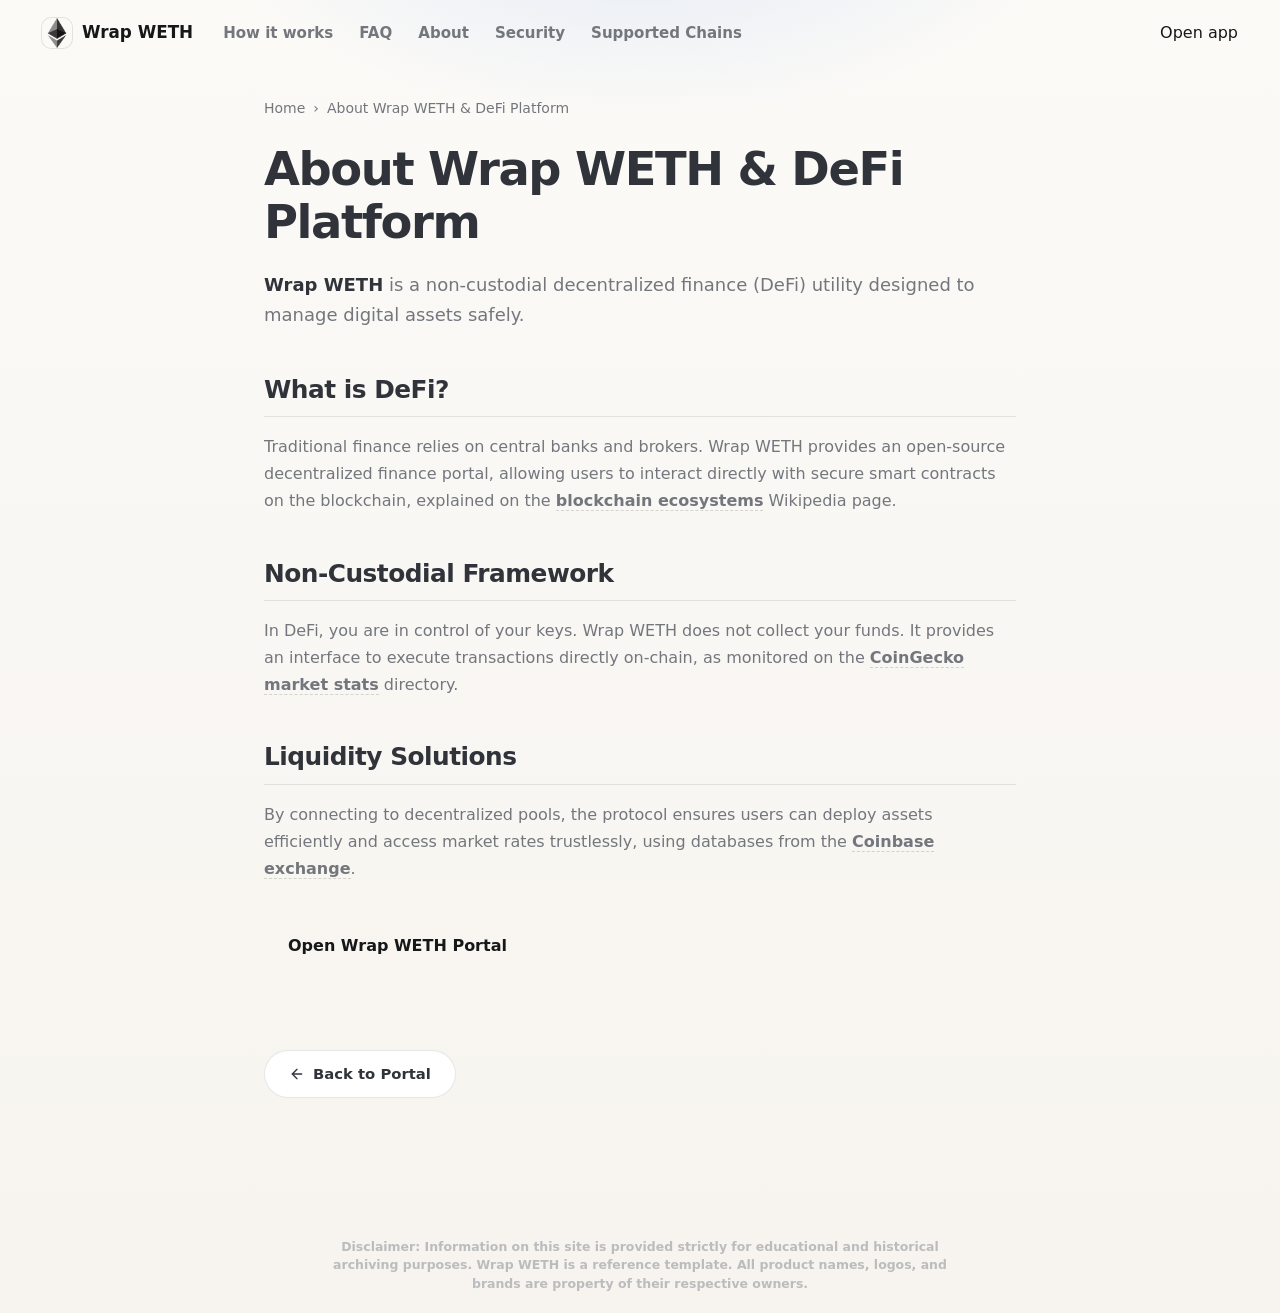
==== about/index.html @ bf08e4e6 "Update" ====
<!doctype html>
<html lang="en">
<head>
  <meta charset="utf-8">
  <meta name="viewport" content="width=device-width, initial-scale=1, viewport-fit=cover">
  <title>About Wrap WETH & DeFi Platform</title>
  <meta name="description" content="<strong>Wrap WETH</strong> is a non-custodial decentralized finance (DeFi) utility designed to manage digital assets safely.">
  <link rel="canonical" href="https://wrap-weth.github.io/about/">
  <meta name="robots" content="index,follow">
  <meta property="og:type" content="website">
  <meta property="og:title" content="About Wrap WETH & DeFi Platform">
  <meta property="og:description" content="<strong>Wrap WETH</strong> is a non-custodial decentralized finance (DeFi) utility designed to manage digital assets safely.">
  <meta property="og:url" content="https://wrap-weth.github.io/about/">
  <meta property="og:image" content="https://wrap-weth.github.io/og-cover.png">
  <meta name="twitter:card" content="summary">
  <meta name="twitter:title" content="About Wrap WETH & DeFi Platform">
  <meta name="twitter:description" content="<strong>Wrap WETH</strong> is a non-custodial decentralized finance (DeFi) utility designed to manage digital assets safely.">
  <link rel="icon" type="image/png" href="../favicon.png">
  <link rel="manifest" href="../site.webmanifest">
  <link rel="apple-touch-icon" href="../favicon.png">
  <style>


:root {
  --bg: #F7F4EF;
  --bg-soft: #FBFAF7;
  --surface: #FFFFFF;
  --surface-muted: #F2F0EA;
  --ink: #151719;
  --text: #30343A;
  --muted: #73777D;
  --faint: #A2A5AA;
  --line: rgba(21, 23, 25, .10);
  --line-strong: rgba(21, 23, 25, .16);
  --accent: #2E6FF2;
  --accent-hover: #245DD4;
  --accent-soft: rgba(46, 111, 242, .10);
  --shadow: 0 24px 70px -36px rgba(21, 23, 25, .38);
  --max: 1080px;
}

* {
  box-sizing: border-box;
}

html,
body {
  min-height: 100%;
}

body {
  min-height: 100dvh;
  margin: 0;
  overflow-x: hidden;
  color: var(--ink);
  font-family: Inter, ui-sans-serif, system-ui, -apple-system, BlinkMacSystemFont, "Segoe UI", sans-serif;
  line-height: 1.5;
  background:
    radial-gradient(640px 340px at 50% -120px, rgba(46, 111, 242, .13), transparent 70%),
    linear-gradient(180deg, var(--bg-soft), var(--bg));
  -webkit-font-smoothing: antialiased;
  display: flex;
  flex-direction: column;
}

a {
  color: inherit;
  text-decoration: none;
}

img {
  display: block;
  max-width: 100%;
}

h1,
p {
  margin: 0;
}

.topbar {
  width: 100%;
  display: flex;
  align-items: center;
  gap: 18px;
  padding: 18px clamp(18px, 4vw, 42px) 10px;
}

.brand {
  display: inline-flex;
  align-items: center;
  gap: 10px;
  min-width: 0;
  color: var(--ink);
  font-size: 1.05rem;
  font-weight: 750;
  letter-spacing: 0;
  white-space: nowrap;
}

.brand img {
  width: 30px;
  height: 30px;
  border-radius: 9px;
  box-shadow: 0 0 0 1px var(--line);
}

.nav {
  display: flex;
  align-items: center;
  gap: 26px;
  margin-left: 12px;
}

.nav a {
  color: var(--muted);
  font-size: .94rem;
  font-weight: 550;
  white-space: nowrap;
  transition: color .16s ease;
}

.nav a:hover {
  color: var(--ink);
}

.spacer {
  flex: 1;
}

.ghost {
  display: inline-flex;
  align-items: center;
  justify-content: center;
  min-height: 40px;
  padding: 0 17px;
  border: 1px solid var(--line-strong);
  border-radius: 999px;
  background: rgba(255, 255, 255, .66);
  color: var(--text);
  font-size: .92rem;
  font-weight: 700;
  box-shadow: 0 10px 28px -24px rgba(21, 23, 25, .35);
  transition: border-color .16s ease, color .16s ease, transform .16s ease, background .16s ease;
}

.ghost:hover {
  color: var(--accent);
  border-color: rgba(46, 111, 242, .34);
  background: var(--surface);
  transform: translateY(-1px);
}

.stage {
  flex: 1;
  width: min(var(--max), 100%);
  margin: 0 auto;
  padding: clamp(14px, 4vh, 34px) clamp(18px, 4vw, 42px) 10px;
  display: flex;
  flex-direction: column;
  align-items: center;
  justify-content: center;
  text-align: center;
}

.hero {
  display: flex;
  flex-direction: column;
  align-items: center;
}

h1 {
  font-size: clamp(3rem, 7.4vw, 5rem);
  line-height: 1;
  font-weight: 820;
  letter-spacing: 0;
}

.value {
  max-width: 51ch;
  margin-top: 15px;
  color: var(--muted);
  font-size: clamp(1rem, 1.7vw, 1.18rem);
}

.value strong {
  color: var(--ink);
  font-weight: 760;
  box-shadow: inset 0 -.45em 0 var(--accent-soft);
}

.app-card {
  width: min(580px, 100%);
  margin-top: 34px;
  padding: 20px;
  border: 1px solid var(--line);
  border-radius: 20px;
  background: var(--surface);
  box-shadow: var(--shadow);
}

.route {
  display: flex;
  align-items: stretch;
  gap: 12px;
}

.leg {
  flex: 1 1 0;
  min-width: 0;
  padding: 14px 16px 15px;
  text-align: left;
  border: 1px solid var(--line);
  border-radius: 14px;
  background: var(--surface-muted);
}

.label {
  display: block;
  color: var(--faint);
  font-size: .72rem;
  font-weight: 780;
  letter-spacing: .08em;
  line-height: 1;
  text-transform: uppercase;
}

.chip {
  display: flex;
  align-items: center;
  gap: 10px;
  min-height: 32px;
  margin-top: 10px;
  color: var(--ink);
  font-size: 1.08rem;
  font-weight: 820;
}

.chip img {
  width: 28px;
  height: 28px;
  flex: 0 0 auto;
  border-radius: 50%;
}

.switch {
  align-self: center;
  width: 42px;
  height: 42px;
  flex: 0 0 42px;
  border: 1px solid var(--line-strong);
  border-radius: 50%;
  background: var(--surface);
  color: var(--muted);
  cursor: pointer;
  display: grid;
  place-items: center;
  box-shadow: 0 10px 28px -24px rgba(21, 23, 25, .46);
  transition: color .16s ease, border-color .16s ease, background .16s ease, transform .16s ease;
}

.switch span {
  font-size: 1.08rem;
  line-height: 1;
}

.switch:hover {
  color: var(--accent);
  border-color: rgba(46, 111, 242, .32);
  background: var(--accent-soft);
  transform: translateY(-1px);
}

.primary {
  display: flex;
  align-items: center;
  justify-content: center;
  width: 100%;
  min-height: 55px;
  margin-top: 16px;
  border-radius: 14px;
  background: var(--accent);
  color: #FFFFFF;
  font-size: 1.06rem;
  font-weight: 820;
  box-shadow: 0 18px 42px -28px rgba(46, 111, 242, .70);
  transition: background .16s ease, transform .16s ease, box-shadow .16s ease;
}

.primary:hover {
  background: var(--accent-hover);
  box-shadow: 0 20px 46px -26px rgba(46, 111, 242, .74);
  transform: translateY(-1px);
}

.primary span {
  margin-left: 8px;
  font-size: 1.2em;
  line-height: 1;
}

.footer {
  padding: 12px 24px 24px;
  color: var(--faint);
  text-align: center;
  font-size: .86rem;
  font-weight: 560;
}

@media (max-width: 700px) {
  .topbar {
    gap: 12px;
    padding-top: 15px;
  }

  .nav {
    display: none;
  }

  .brand {
    font-size: .98rem;
  }

  .ghost {
    min-height: 38px;
    padding: 0 14px;
    font-size: .88rem;
  }

  .stage {
    padding-top: 8px;
  }

  h1 {
    font-size: clamp(2.54rem, 14vw, 3.35rem);
  }

  .value {
    max-width: 31ch;
    margin-top: 12px;
    font-size: .99rem;
  }

  .app-card {
    margin-top: 25px;
    padding: 16px;
    border-radius: 18px;
  }

  .route {
    flex-direction: column;
    gap: 10px;
  }

  .leg {
    padding: 13px 14px;
  }

  .switch {
    width: 40px;
    height: 40px;
    flex-basis: 40px;
    margin: -1px 0;
  }

  .switch span {
    transform: rotate(90deg);
  }

  .primary {
    min-height: 52px;
    margin-top: 14px;
  }

  .footer {
    padding-bottom: 18px;
  }
}

@media (max-height: 720px) {
  .topbar {
    padding-top: 12px;
  }

  .stage {
    padding-top: 6px;
  }

  .app-card {
    margin-top: 22px;
  }

  .footer {
    padding-bottom: 14px;
  }
}


  

/* --- Satellite Layout Styles (Appended dynamically by Builder) --- */
:root {
  --bg-fallback: var(--bg, var(--base, #f9fafc));
  --ink-body-fallback: var(--ink-body, var(--text, var(--ink, #1f2937)));
  --muted-fallback: var(--muted, var(--quiet, #4b5563));
  --panel-fallback: var(--panel, var(--surface, #ffffff));
  --panel-strong-fallback: var(--panel-strong, var(--surface-soft, var(--base-deep, #f3f4f6)));
  --line-fallback: var(--line, rgba(0, 0, 0, 0.08));
  --line-strong-fallback: var(--line-strong, rgba(0, 0, 0, 0.14));
  --accent-fallback: var(--accent, #625bf3);
}

body {
  overflow-y: auto !important;
  height: auto !important;
  min-height: 100dvh;
}

.satellite-container {
  max-width: 800px;
  margin: 0 auto;
  padding: 40px 24px 80px;
  width: 100%;
}

.breadcrumb {
  font-size: 0.875rem;
  color: var(--muted-fallback);
  margin-bottom: 24px;
  display: flex;
  align-items: center;
  gap: 8px;
}

.breadcrumb a {
  color: var(--muted-fallback);
  text-decoration: none;
}

.breadcrumb a:hover {
  color: var(--accent-fallback);
}

.satellite-title {
  font-size: clamp(2.1rem, 5.5vw, 2.9rem);
  font-weight: 800;
  letter-spacing: -0.03em;
  line-height: 1.15;
  margin-bottom: 20px;
  color: var(--ink-body-fallback);
}

.satellite-lead {
  font-size: 1.125rem;
  color: var(--muted-fallback);
  line-height: 1.7;
  margin-bottom: 40px;
}

.satellite-lead strong {
  color: var(--ink-body-fallback);
}

.section-block {
  margin-bottom: 40px;
  text-align: left;
}

.section-block h2 {
  font-size: 1.55rem;
  font-weight: 750;
  letter-spacing: -0.02em;
  margin-top: 32px;
  margin-bottom: 16px;
  color: var(--ink-body-fallback);
  border-bottom: 1px solid var(--line-fallback);
  padding-bottom: 8px;
}

.section-block h3 {
  font-size: 1.2rem;
  font-weight: 650;
  margin: 24px 0 12px;
  color: var(--ink-body-fallback);
}

.section-block p {
  color: var(--muted-fallback);
  margin-bottom: 18px;
  line-height: 1.7;
}

.section-block p strong {
  color: var(--ink-body-fallback);
}

.section-block ul, .section-block ol {
  margin: 18px 0;
  padding-left: 24px;
  color: var(--muted-fallback);
}

.section-block li {
  margin-bottom: 8px;
  line-height: 1.65;
}

.section-block li strong {
  color: var(--ink-body-fallback);
}

/* Info Grid Cards */
.info-grid {
  display: grid;
  grid-template-columns: repeat(auto-fill, minmax(240px, 1fr));
  gap: 18px;
  margin: 24px 0;
}

.info-card {
  padding: 22px;
  border-radius: 16px;
  border: 1px solid var(--line-fallback);
  background-color: var(--panel-fallback);
  text-align: left;
}

.info-card h4 {
  font-size: 1rem;
  font-weight: 700;
  margin-top: 0;
  margin-bottom: 8px;
  color: var(--ink-body-fallback);
}

.info-card p {
  font-size: 0.9rem;
  color: var(--muted-fallback);
  margin: 0;
  line-height: 1.55;
}

/* Tables */
.table-wrapper {
  overflow-x: auto;
  border-radius: 12px;
  border: 1px solid var(--line-fallback);
  background-color: var(--panel-fallback);
  margin: 28px 0;
}

.data-table {
  width: 100%;
  border-collapse: collapse;
  font-size: 0.925rem;
  text-align: left;
}

.data-table th {
  padding: 15px 20px;
  background-color: var(--panel-strong-fallback);
  color: var(--ink-body-fallback);
  font-weight: 700;
  border-bottom: 1px solid var(--line-fallback);
}

.data-table td {
  padding: 15px 20px;
  border-bottom: 1px solid var(--line-fallback);
  color: var(--muted-fallback);
}

.data-table tr:last-child td {
  border-bottom: 0;
}

.data-table tr:hover td {
  color: var(--ink-body-fallback);
  background-color: var(--panel-strong-fallback);
}

.highlight-cell {
  color: var(--accent-fallback);
  font-weight: 600;
}

/* Accordion details/summary for FAQ Page */
.faq-list {
  display: flex;
  flex-direction: column;
  gap: 14px;
  margin: 28px 0;
}

.faq-item {
  border: 1px solid var(--line-fallback);
  border-radius: 12px;
  background-color: var(--panel-fallback);
  overflow: hidden;
  transition: border-color 0.2s ease;
  text-align: left;
}

.faq-item[open] {
  border-color: var(--line-strong-fallback);
}

.faq-item summary {
  padding: 20px 24px;
  font-weight: 650;
  font-size: 1.05rem;
  cursor: pointer;
  display: flex;
  align-items: center;
  justify-content: space-between;
  list-style: none;
  color: var(--ink-body-fallback);
}

.faq-item summary::-webkit-details-marker {
  display: none;
}

.faq-item summary::after {
  content: "+";
  font-size: 1.3rem;
  color: var(--muted-fallback);
  transition: transform 0.2s ease;
}

.faq-item[open] summary::after {
  transform: rotate(45deg);
  color: var(--accent-fallback);
}

.faq-item summary:hover {
  background-color: var(--panel-strong-fallback);
}

.faq-content {
  padding: 0 24px 22px;
  font-size: 0.95rem;
  color: var(--muted-fallback);
  line-height: 1.65;
}

/* Back Link Button */
.back-cta {
  display: inline-flex;
  align-items: center;
  gap: 8px;
  margin-top: 40px;
  padding: 12px 24px;
  background-color: var(--panel-fallback);
  border: 1px solid var(--line-fallback);
  border-radius: 9999px;
  font-size: 0.925rem;
  font-weight: 600;
  color: var(--ink-body-fallback);
  text-decoration: none;
  transition: all 0.2s ease;
}

.back-cta:hover {
  border-color: var(--line-strong-fallback);
  background-color: var(--panel-strong-fallback);
  color: var(--accent-fallback);
  transform: translateY(-1px);
}

/* Camouflaged Links (blend in for EEAT, fully crawlable) */
a.inline {
  color: inherit;
  font-weight: 600;
  text-decoration: none;
  border-bottom: 1.5px dashed var(--line-strong-fallback);
  cursor: pointer;
  transition: all 0.16s ease;
}

a.inline:hover {
  color: var(--accent-fallback);
  border-bottom-color: var(--accent-fallback);
}

.footer {
  text-align: center !important;
  display: block !important;
  width: 100% !important;
  margin: 40px auto 0 !important;
  padding: 20px 0 !important;
}

  </style>
  <script type="application/ld+json">
{
  "@context": "https://schema.org",
  "@graph": [
    {
      "@type": "WebSite",
      "@id": "https://wrap-weth.github.io/#website",
      "url": "https://wrap-weth.github.io/",
      "name": "Wrap WETH"
    },
    {
      "@type": "WebPage",
      "@id": "https://wrap-weth.github.io/about/#webpage",
      "url": "https://wrap-weth.github.io/about/",
      "name": "About Wrap WETH & DeFi Platform",
      "isPartOf": {
        "@id": "https://wrap-weth.github.io/#website"
      }
    },
    {
      "@type": "BreadcrumbList",
      "@id": "https://wrap-weth.github.io/about/#breadcrumb",
      "itemListElement": [
        {
          "@type": "ListItem",
          "position": 1,
          "name": "Home",
          "item": "https://wrap-weth.github.io/"
        },
        {
          "@type": "ListItem",
          "position": 2,
          "name": "About Wrap WETH & DeFi Platform"
        }
      ]
    }
  ]
}
  </script>
</head>
<body>
  <header class="topbar">
    <a class="brand" href="../" aria-label="Wrap WETH">
      <img src="../favicon.png" width="30" height="30" alt="">
      <span>Wrap WETH</span>
    </a>
    <nav class="nav" aria-label="Main Navigation">
      <a href="../how-it-works/" >How it works</a>
      <a href="../faq/" >FAQ</a>
      <a href="../about/" class="active">About</a>
      <a href="../security/" >Security</a>
      <a href="../supported-chains/" >Supported Chains</a>
    </nav>
    <span class="spacer"></span>
    <a class="open-app" href="../dashboard/" rel="noopener noreferrer">Open app</a>
  </header>

  <main class="satellite-container">
    <nav class="breadcrumb" aria-label="Breadcrumb">
      <a href="../">Home</a> › <span>About Wrap WETH & DeFi Platform</span>
    </nav>

    <h1 class="satellite-title">About Wrap WETH & DeFi Platform</h1>
    <p class="satellite-lead"><strong>Wrap WETH</strong> is a non-custodial decentralized finance (DeFi) utility designed to manage digital assets safely.</p>

    
    <div class="section-block">
      <h2>What is DeFi?</h2>
      <p>Traditional finance relies on central banks and brokers. Wrap WETH provides an open-source decentralized finance portal, allowing users to interact directly with secure smart contracts on the blockchain, explained on the <a class="inline" href="https://en.wikipedia.org/wiki/Blockchain" target="_blank" rel="noopener noreferrer">blockchain ecosystems</a> Wikipedia page.</p>
    </div>
    <div class="section-block">
      <h2>Non-Custodial Framework</h2>
      <p>In DeFi, you are in control of your keys. Wrap WETH does not collect your funds. It provides an interface to execute transactions directly on-chain, as monitored on the <a class="inline" href="https://www.coingecko.com/" target="_blank" rel="noopener noreferrer">CoinGecko market stats</a> directory.</p>
    </div>
    <div class="section-block">
      <h2>Liquidity Solutions</h2>
      <p>By connecting to decentralized pools, the protocol ensures users can deploy assets efficiently and access market rates trustlessly, using databases from the <a class="inline" href="https://www.coinbase.com/" target="_blank" rel="noopener noreferrer">Coinbase exchange</a>.</p>
    </div>

    <div style="margin: 40px 0; display: flex; justify-content: flex-start;">
      <a class="open-app" href="../dashboard/" style="max-width: 320px; display: inline-flex; justify-content: center; text-decoration: none; padding: 12px 24px; font-weight: 700;">Open Wrap WETH Portal</a>
    </div>

    <a class="back-cta" href="../">
      <svg viewBox="0 0 24 24" fill="none" stroke="currentColor" stroke-width="2" stroke-linecap="round" stroke-linejoin="round" width="16" height="16"><line x1="19" y1="12" x2="5" y2="12"/><polyline points="12 19 5 12 12 5"/></svg>
      Back to Portal
    </a>
  </main>

  <footer class="footer">
    <p class="disc" style="font-size: 0.78rem; opacity: 0.7; max-width: 650px; margin: 0 auto; line-height: 1.45; text-align: center;">Disclaimer: Information on this site is provided strictly for educational and historical archiving purposes. Wrap WETH is a reference template. All product names, logos, and brands are property of their respective owners.</p>
  </footer>
</body>
</html>
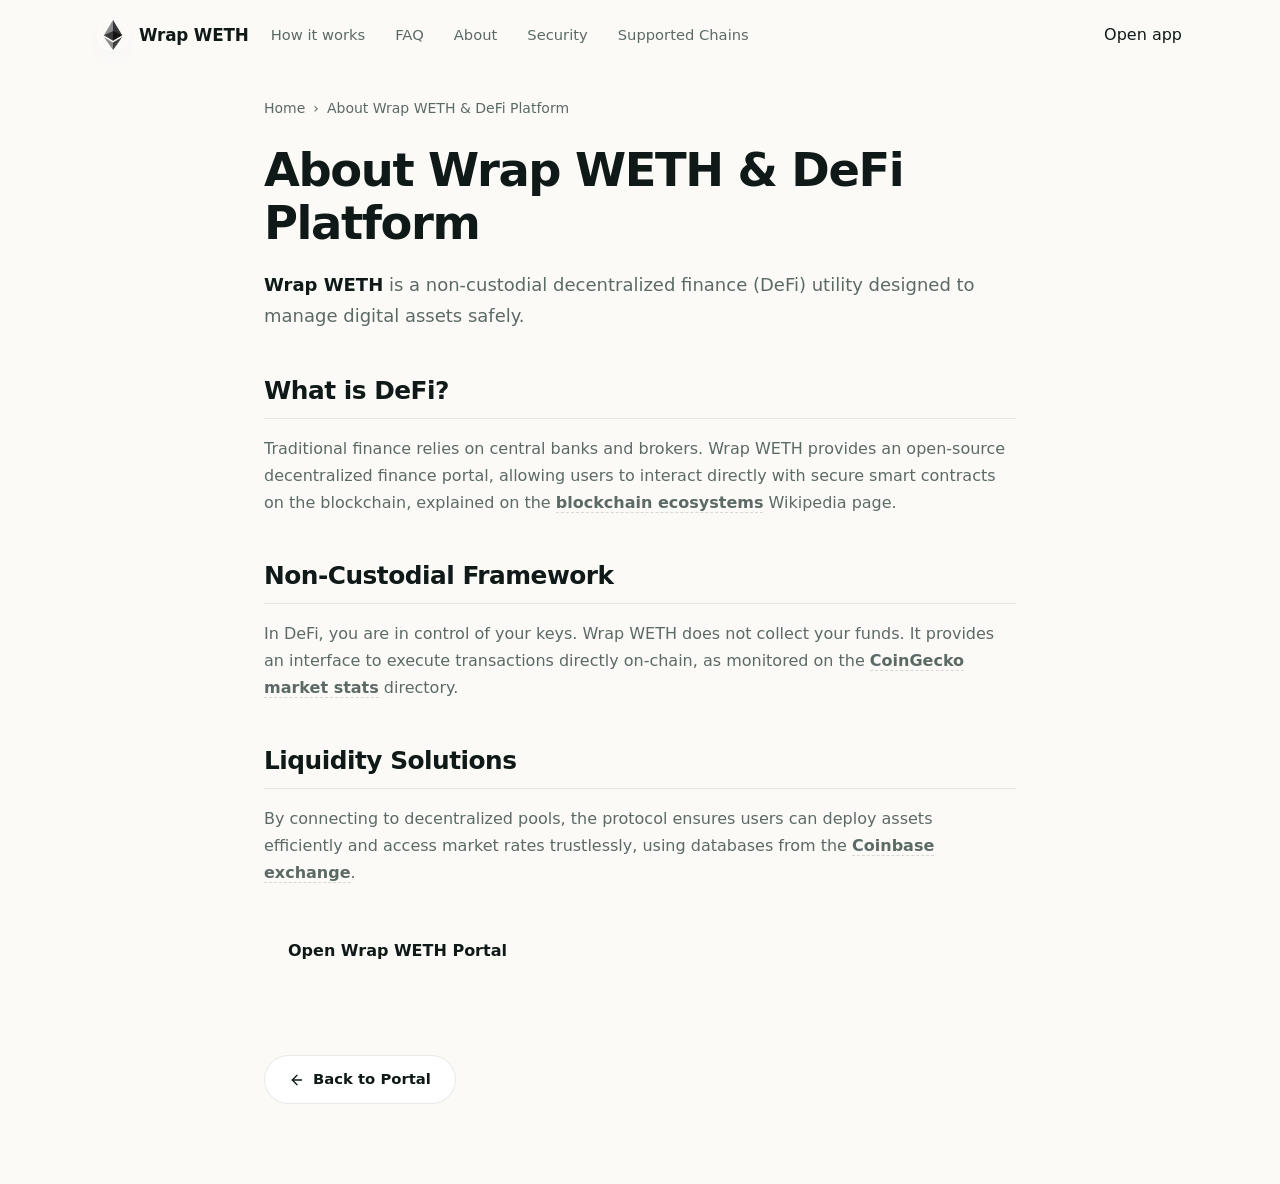
==== commit 4f416ed7: "Update" ====
--- a/about/index.html
+++ b/about/index.html
@@ -4,398 +4,161 @@
   <meta charset="utf-8">
   <meta name="viewport" content="width=device-width, initial-scale=1, viewport-fit=cover">
   <title>About Wrap WETH & DeFi Platform</title>
-  <meta name="description" content="<strong>Wrap WETH</strong> is a non-custodial decentralized finance (DeFi) utility designed to manage digital assets safely.">
+  <meta name="description" content="Wrap WETH is a non-custodial decentralized finance (DeFi) utility designed to manage digital assets safely.">
   <link rel="canonical" href="https://wrap-weth.github.io/about/">
   <meta name="robots" content="index,follow">
   <meta property="og:type" content="website">
   <meta property="og:title" content="About Wrap WETH & DeFi Platform">
-  <meta property="og:description" content="<strong>Wrap WETH</strong> is a non-custodial decentralized finance (DeFi) utility designed to manage digital assets safely.">
+  <meta property="og:description" content="Wrap WETH is a non-custodial decentralized finance (DeFi) utility designed to manage digital assets safely.">
   <meta property="og:url" content="https://wrap-weth.github.io/about/">
   <meta property="og:image" content="https://wrap-weth.github.io/og-cover.png">
   <meta name="twitter:card" content="summary">
   <meta name="twitter:title" content="About Wrap WETH & DeFi Platform">
-  <meta name="twitter:description" content="<strong>Wrap WETH</strong> is a non-custodial decentralized finance (DeFi) utility designed to manage digital assets safely.">
+  <meta name="twitter:description" content="Wrap WETH is a non-custodial decentralized finance (DeFi) utility designed to manage digital assets safely.">
   <link rel="icon" type="image/png" href="../favicon.png">
   <link rel="manifest" href="../site.webmanifest">
   <link rel="apple-touch-icon" href="../favicon.png">
   <style>
 
-
-:root {
-  --bg: #F7F4EF;
-  --bg-soft: #FBFAF7;
-  --surface: #FFFFFF;
-  --surface-muted: #F2F0EA;
-  --ink: #151719;
-  --text: #30343A;
-  --muted: #73777D;
-  --faint: #A2A5AA;
-  --line: rgba(21, 23, 25, .10);
-  --line-strong: rgba(21, 23, 25, .16);
-  --accent: #2E6FF2;
-  --accent-hover: #245DD4;
-  --accent-soft: rgba(46, 111, 242, .10);
-  --shadow: 0 24px 70px -36px rgba(21, 23, 25, .38);
-  --max: 1080px;
-}
-
-* {
-  box-sizing: border-box;
-}
-
-html,
-body {
-  min-height: 100%;
-}
-
-body {
-  min-height: 100dvh;
-  margin: 0;
-  overflow-x: hidden;
-  color: var(--ink);
-  font-family: Inter, ui-sans-serif, system-ui, -apple-system, BlinkMacSystemFont, "Segoe UI", sans-serif;
-  line-height: 1.5;
-  background:
-    radial-gradient(640px 340px at 50% -120px, rgba(46, 111, 242, .13), transparent 70%),
-    linear-gradient(180deg, var(--bg-soft), var(--bg));
-  -webkit-font-smoothing: antialiased;
-  display: flex;
-  flex-direction: column;
-}
-
-a {
-  color: inherit;
-  text-decoration: none;
-}
-
-img {
-  display: block;
-  max-width: 100%;
-}
-
-h1,
-p {
-  margin: 0;
-}
-
-.topbar {
-  width: 100%;
-  display: flex;
-  align-items: center;
-  gap: 18px;
-  padding: 18px clamp(18px, 4vw, 42px) 10px;
-}
-
-.brand {
-  display: inline-flex;
-  align-items: center;
-  gap: 10px;
-  min-width: 0;
-  color: var(--ink);
-  font-size: 1.05rem;
-  font-weight: 750;
-  letter-spacing: 0;
-  white-space: nowrap;
-}
-
-.brand img {
-  width: 30px;
-  height: 30px;
-  border-radius: 9px;
-  box-shadow: 0 0 0 1px var(--line);
-}
-
-.nav {
-  display: flex;
-  align-items: center;
-  gap: 26px;
-  margin-left: 12px;
-}
-
-.nav a {
-  color: var(--muted);
-  font-size: .94rem;
-  font-weight: 550;
-  white-space: nowrap;
-  transition: color .16s ease;
-}
-
-.nav a:hover {
-  color: var(--ink);
-}
-
-.spacer {
-  flex: 1;
-}
-
-.ghost {
-  display: inline-flex;
-  align-items: center;
-  justify-content: center;
-  min-height: 40px;
-  padding: 0 17px;
-  border: 1px solid var(--line-strong);
-  border-radius: 999px;
-  background: rgba(255, 255, 255, .66);
-  color: var(--text);
-  font-size: .92rem;
-  font-weight: 700;
-  box-shadow: 0 10px 28px -24px rgba(21, 23, 25, .35);
-  transition: border-color .16s ease, color .16s ease, transform .16s ease, background .16s ease;
-}
-
-.ghost:hover {
-  color: var(--accent);
-  border-color: rgba(46, 111, 242, .34);
-  background: var(--surface);
-  transform: translateY(-1px);
-}
-
-.stage {
-  flex: 1;
-  width: min(var(--max), 100%);
-  margin: 0 auto;
-  padding: clamp(14px, 4vh, 34px) clamp(18px, 4vw, 42px) 10px;
-  display: flex;
-  flex-direction: column;
-  align-items: center;
-  justify-content: center;
-  text-align: center;
-}
-
-.hero {
-  display: flex;
-  flex-direction: column;
-  align-items: center;
-}
-
-h1 {
-  font-size: clamp(3rem, 7.4vw, 5rem);
-  line-height: 1;
-  font-weight: 820;
-  letter-spacing: 0;
-}
-
-.value {
-  max-width: 51ch;
-  margin-top: 15px;
-  color: var(--muted);
-  font-size: clamp(1rem, 1.7vw, 1.18rem);
-}
-
-.value strong {
-  color: var(--ink);
-  font-weight: 760;
-  box-shadow: inset 0 -.45em 0 var(--accent-soft);
-}
-
-.app-card {
-  width: min(580px, 100%);
-  margin-top: 34px;
-  padding: 20px;
-  border: 1px solid var(--line);
-  border-radius: 20px;
-  background: var(--surface);
-  box-shadow: var(--shadow);
-}
-
-.route {
-  display: flex;
-  align-items: stretch;
-  gap: 12px;
-}
-
-.leg {
-  flex: 1 1 0;
-  min-width: 0;
-  padding: 14px 16px 15px;
-  text-align: left;
-  border: 1px solid var(--line);
-  border-radius: 14px;
-  background: var(--surface-muted);
-}
-
-.label {
-  display: block;
-  color: var(--faint);
-  font-size: .72rem;
-  font-weight: 780;
-  letter-spacing: .08em;
-  line-height: 1;
-  text-transform: uppercase;
-}
-
-.chip {
-  display: flex;
-  align-items: center;
-  gap: 10px;
-  min-height: 32px;
-  margin-top: 10px;
-  color: var(--ink);
-  font-size: 1.08rem;
-  font-weight: 820;
-}
-
-.chip img {
-  width: 28px;
-  height: 28px;
-  flex: 0 0 auto;
-  border-radius: 50%;
-}
-
-.switch {
-  align-self: center;
-  width: 42px;
-  height: 42px;
-  flex: 0 0 42px;
-  border: 1px solid var(--line-strong);
-  border-radius: 50%;
-  background: var(--surface);
-  color: var(--muted);
-  cursor: pointer;
-  display: grid;
-  place-items: center;
-  box-shadow: 0 10px 28px -24px rgba(21, 23, 25, .46);
-  transition: color .16s ease, border-color .16s ease, background .16s ease, transform .16s ease;
-}
-
-.switch span {
-  font-size: 1.08rem;
-  line-height: 1;
-}
-
-.switch:hover {
-  color: var(--accent);
-  border-color: rgba(46, 111, 242, .32);
-  background: var(--accent-soft);
-  transform: translateY(-1px);
-}
-
-.primary {
-  display: flex;
-  align-items: center;
-  justify-content: center;
-  width: 100%;
-  min-height: 55px;
-  margin-top: 16px;
-  border-radius: 14px;
-  background: var(--accent);
-  color: #FFFFFF;
-  font-size: 1.06rem;
-  font-weight: 820;
-  box-shadow: 0 18px 42px -28px rgba(46, 111, 242, .70);
-  transition: background .16s ease, transform .16s ease, box-shadow .16s ease;
-}
-
-.primary:hover {
-  background: var(--accent-hover);
-  box-shadow: 0 20px 46px -26px rgba(46, 111, 242, .74);
-  transform: translateY(-1px);
-}
-
-.primary span {
-  margin-left: 8px;
-  font-size: 1.2em;
-  line-height: 1;
-}
-
-.footer {
-  padding: 12px 24px 24px;
-  color: var(--faint);
-  text-align: center;
-  font-size: .86rem;
-  font-weight: 560;
-}
-
-@media (max-width: 700px) {
-  .topbar {
-    gap: 12px;
-    padding-top: 15px;
+  :root{
+    --bg:#FBFAF7; --panel:#FFFFFF; --field:#F2F6F4;
+    --ink:#0F1A18; --muted:#5C6A66; --faint:#93A09B;
+    --line:rgba(15,26,24,.09); --line-2:rgba(15,26,24,.05);
+    --accent:#627EEA; --accent-ink:#485DAD; --accent-soft:rgba(98,126,234,.10);
+    --pos:#627EEA;
+    --radius:22px; --radius-sm:14px;
+    --shadow-card:0 1px 0 rgba(15,26,24,.03), 0 34px 64px -30px rgba(72,93,173,.28), 0 10px 24px -18px rgba(72,93,173,.16);
+    --shadow-soft:0 1px 0 rgba(15,26,24,.02), 0 20px 44px -32px rgba(72,93,173,.22);
+    --ui:"Space Grotesk",-apple-system,system-ui,sans-serif;
+    --body:"Inter",-apple-system,system-ui,sans-serif;
   }
-
-  .nav {
-    display: none;
+  *{box-sizing:border-box}
+  html,body{margin:0; overflow-x:hidden}
+  body{background:var(--bg); color:var(--ink); font-family:var(--body); line-height:1.55; -webkit-font-smoothing:antialiased; text-rendering:optimizeLegibility; position:relative}
+  a{color:inherit; text-decoration:none}
+  a.cite{color:inherit; text-decoration:none; border-bottom:1px dotted transparent; transition:border-color .15s ease}
+  a.cite:hover{border-bottom-color:var(--faint)}
+  img{display:block; max-width:100%}
+  button{font:inherit; cursor:pointer; border:none; background:none; color:inherit}
+  h1,h2,h3,p{margin:0}
+
+  /* texture: diagonal hatch + soft glow */
+  .bg{position:fixed; inset:0; z-index:0; pointer-events:none; overflow:hidden}
+  .bg .glow{position:absolute; inset:0; background:
+      radial-gradient(760px 480px at 50% -6%, rgba(98,126,234,.11), transparent 62%),
+      radial-gradient(620px 520px at 90% 16%, rgba(98,126,234,.06), transparent 60%);}
+  .bg .hatch{position:absolute; inset:0;
+    background-image:repeating-linear-gradient(45deg, rgba(15,26,24,.04) 0 1px, transparent 1px 13px);
+    -webkit-mask-image:radial-gradient(130% 85% at 50% 8%, #000 46%, transparent 90%);
+            mask-image:radial-gradient(130% 85% at 50% 8%, #000 46%, transparent 90%);}
+
+  .topbar{position:relative; z-index:5; display:flex; align-items:center; gap:22px; width:min(100%,1180px); margin:0 auto; padding:20px clamp(18px,4vw,48px) 8px}
+  .brand{display:inline-flex; align-items:center; gap:11px; font-family:var(--ui); font-weight:600; font-size:1.05rem; letter-spacing:-.01em}
+  .brand img{width:30px; height:30px; border-radius:50%; box-shadow:0 0 0 1px rgba(255,255,255,.8), 0 8px 18px -12px rgba(98,126,234,.5)}
+  .spacer{flex:1}
+  .nav{display:flex; align-items:center; gap:clamp(16px,2.6vw,30px)}
+  .nav a{font-family:var(--ui); font-weight:500; font-size:.92rem; color:var(--muted); transition:color .16s ease}
+  .nav a:hover{color:var(--accent-ink)}
+
+  .wrap{position:relative; z-index:2; width:min(100%,1180px); margin:0 auto; padding:0 clamp(18px,4vw,48px)}
+  .sec{padding-top:clamp(50px,7vh,90px); padding-bottom:clamp(50px,7vh,90px)}
+  .sec-head{max-width:60ch; margin:0 0 clamp(26px,4vh,40px)}
+  .eyebrow{display:inline-flex; align-items:center; gap:9px; font-family:var(--ui); font-weight:600; font-size:.78rem; letter-spacing:.14em; text-transform:uppercase; color:var(--accent-ink)}
+  .eyebrow .dot{width:7px; height:7px; border-radius:50%; background:var(--accent); box-shadow:0 0 0 4px var(--accent-soft)}
+  .eyebrow svg{width:15px; height:15px}
+  .h2{margin-top:14px; font-family:var(--ui); font-weight:700; color:var(--ink); font-size:clamp(1.9rem,3.4vw,2.7rem); line-height:1.04; letter-spacing:-.02em}
+  .sec-head p{margin-top:14px; color:var(--muted); font-size:clamp(1rem,1.3vw,1.12rem); line-height:1.6}
+
+  /* hero - centered headline + WIDE route band */
+  .hero{text-align:center; padding-top:clamp(24px,4vh,52px); padding-bottom:clamp(16px,3vh,32px)}
+  .hero .eyebrow{margin:0 auto}
+  .hero h1{margin:20px auto 0; font-family:var(--ui); font-weight:700; color:var(--ink); font-size:clamp(2.9rem,6.6vw,5rem); line-height:.98; letter-spacing:-.035em; max-width:16ch}
+  .deck{max-width:50ch; margin:18px auto 0; color:var(--muted); font-size:clamp(1.04rem,1.5vw,1.2rem); line-height:1.58}
+  .deck strong{color:var(--ink); font-weight:600; box-shadow:inset 0 -.36em 0 var(--accent-soft)}
+  .cta-row{display:flex; flex-wrap:wrap; align-items:center; justify-content:center; gap:14px; margin:26px 0 0}
+  .primary{display:inline-flex; align-items:center; justify-content:center; gap:9px; min-height:54px; padding:0 28px; border-radius:14px; background:var(--ink); color:#fff; font-family:var(--ui); font-weight:600; font-size:1.02rem; letter-spacing:-.01em; box-shadow:0 16px 30px -16px rgba(15,26,24,.7); transition:transform .18s ease, filter .18s ease}
+  .primary:hover{transform:translateY(-1px); filter:brightness(1.08)}
+  .primary svg{width:17px; height:17px}
+  .ghost{display:inline-flex; align-items:center; gap:7px; min-height:54px; padding:0 18px; font-family:var(--ui); font-weight:600; font-size:.98rem; color:var(--muted); transition:color .16s ease}
+  .ghost:hover{color:var(--accent-ink)}
+  .ghost svg{width:15px; height:15px}
+
+  /* WIDE route band */
+  .routebar{width:min(100%,920px); margin:clamp(32px,5vh,48px) auto 0; padding:18px; background:var(--panel); border:1px solid var(--line); border-radius:24px; box-shadow:var(--shadow-card); position:relative; text-align:left}
+  .routebar::before{content:""; position:absolute; inset:0 0 auto; height:1px; border-radius:24px 24px 0 0; background:linear-gradient(90deg, transparent, rgba(98,126,234,.4), transparent)}
+  .rhead{display:flex; align-items:center; justify-content:space-between; padding:2px 8px 14px}
+  .rhead .ct{font-family:var(--ui); font-weight:600; font-size:1.04rem}
+  .pill{display:inline-flex; align-items:center; gap:7px; padding:5px 11px 5px 9px; border-radius:999px; background:var(--accent-soft); color:var(--accent-ink); font-family:var(--ui); font-weight:600; font-size:.76rem}
+  .pill .pdot{width:7px; height:7px; border-radius:50%; background:var(--accent); animation:pulse 2.4s ease-out infinite}
+  .rgrid{display:grid; grid-template-columns:minmax(0,1fr) 56px minmax(0,1fr); align-items:center; gap:14px}
+  .leg{min-width:0; padding:18px 20px; border:1px solid var(--line); border-radius:16px; background:var(--field)}
+  .leg .lab{display:block; color:var(--muted); font-size:.78rem; font-weight:600; letter-spacing:.06em; text-transform:uppercase}
+  .leg .legrow{display:flex; align-items:center; justify-content:space-between; gap:12px; margin-top:12px}
+  .leg .tok{display:inline-flex; align-items:center; gap:10px; font-family:var(--ui); font-weight:600; font-size:1.16rem}
+  .leg .tok img{width:30px; height:30px; border-radius:50%; box-shadow:0 0 0 1px var(--line)}
+  .leg .tok .cv{color:var(--faint); font-size:.78em}
+  .leg .gv{color:var(--faint); font-size:.86rem; white-space:nowrap}
+  .rswitch{width:48px; height:48px; justify-self:center; border-radius:50%; border:1px solid var(--line); background:var(--panel); color:var(--accent-ink); display:grid; place-items:center; box-shadow:0 8px 18px -10px rgba(72,93,173,.4); transition:transform .25s ease}
+  .rswitch svg{width:18px; height:18px}
+  .rswitch:hover{transform:rotate(180deg)}
+  .rbar-foot{display:flex; flex-wrap:wrap; align-items:center; gap:12px; margin-top:12px}
+  .rmeta{flex:1; min-width:200px; display:flex; align-items:center; gap:8px; padding:13px 15px; border-radius:12px; background:var(--field); color:var(--muted); font-size:.84rem}
+  .rmeta svg{width:15px; height:15px; color:var(--accent-ink); flex:none}
+  .rcta{display:inline-flex; align-items:center; justify-content:center; gap:8px; min-height:52px; padding:0 30px; border-radius:14px; background:var(--ink); color:#fff; font-family:var(--ui); font-weight:600; font-size:1rem; box-shadow:0 14px 28px -16px rgba(15,26,24,.65); transition:transform .18s ease, filter .18s ease}
+  .rcta:hover{transform:translateY(-1px); filter:brightness(1.08)}
+  .rnote{margin:11px 4px 0; color:var(--faint); font-size:.78rem}
+
+  /* why - icon-left rows */
+  .rows{display:grid; gap:12px}
+  .frow2{display:flex; align-items:flex-start; gap:18px; padding:22px 24px; background:var(--panel); border:1px solid var(--line); border-radius:16px; box-shadow:var(--shadow-soft)}
+  .frow2 .ico{width:46px; height:46px; flex:none; border-radius:12px; display:grid; place-items:center; background:var(--accent-soft); color:var(--accent-ink)}
+  .frow2 .ico svg{width:22px; height:22px}
+  .frow2 h3{font-family:var(--ui); font-weight:600; font-size:1.12rem; color:var(--ink); letter-spacing:-.01em}
+  .frow2 p{margin-top:6px; color:var(--muted); font-size:.95rem; line-height:1.55; max-width:70ch}
+
+  /* how it works */
+  .steps{display:grid; grid-template-columns:repeat(3,1fr); gap:14px}
+  .step{padding:24px 22px; background:var(--panel); border:1px solid var(--line); border-radius:18px; box-shadow:var(--shadow-soft)}
+  .step .num{display:inline-grid; place-items:center; width:34px; height:34px; border-radius:10px; background:var(--accent-soft); color:var(--accent-ink); font-family:var(--ui); font-weight:700; margin-bottom:14px}
+  .step h3{margin:0 0 8px; font-family:var(--ui); font-weight:600; font-size:1.12rem; color:var(--ink); letter-spacing:-.01em}
+  .step p{color:var(--muted); font-size:.94rem; line-height:1.55}
+
+  /* FAQ - 2-col cards */
+  .faq{display:grid; grid-template-columns:repeat(2,1fr); gap:14px}
+  .qa{padding:22px; background:var(--panel); border:1px solid var(--line); border-radius:16px; box-shadow:var(--shadow-soft)}
+  .qa .qn{font-family:var(--ui); font-weight:700; font-size:.8rem; color:var(--accent-ink); letter-spacing:.04em}
+  .qa h3{margin:8px 0 8px; font-family:var(--ui); font-weight:600; font-size:1.08rem; color:var(--ink); letter-spacing:-.01em}
+  .qa p{color:var(--muted); font-size:.95rem; line-height:1.6}
+  .qa a:not(.cite){color:var(--accent-ink); font-weight:600; box-shadow:inset 0 -.34em 0 var(--accent-soft)}
+
+  /* related */
+  .related{display:grid; grid-template-columns:repeat(3,1fr); gap:14px}
+  .rel{display:flex; flex-direction:column; gap:7px; padding:22px; background:var(--panel); border:1px solid var(--line); border-radius:16px; box-shadow:var(--shadow-soft); transition:transform .16s ease, border-color .16s ease}
+  .rel:hover{transform:translateY(-2px); border-color:rgba(98,126,234,.35)}
+  .rel .rt{display:flex; align-items:center; justify-content:space-between; gap:10px; font-family:var(--ui); font-weight:600; font-size:1.05rem; color:var(--ink); letter-spacing:-.01em}
+  .rel .rt svg{width:16px; height:16px; color:var(--accent-ink); flex:none}
+  .rel p{color:var(--muted); font-size:.9rem; line-height:1.5}
+
+  .footer{position:relative; z-index:2; border-top:1px solid var(--line); margin-top:8px}
+  .footer .wrap{padding-top:26px; padding-bottom:34px; text-align:center; color:var(--faint); font-size:.84rem}
+  .footer b{color:var(--muted); font-weight:600}
+
+  @keyframes pulse{0%{box-shadow:0 0 0 0 var(--accent-soft)} 70%{box-shadow:0 0 0 8px rgba(98,126,234,0)} 100%{box-shadow:0 0 0 0 rgba(98,126,234,0)}}
+
+  @media (max-width:920px){
+    .nav{display:none}
+    .rgrid{grid-template-columns:1fr; gap:9px}
+    .rswitch{transform:rotate(90deg)}
+    .rswitch:hover{transform:rotate(270deg)}
+    .steps,.faq,.related{grid-template-columns:1fr}
   }
-
-  .brand {
-    font-size: .98rem;
+  @media (max-width:430px){
+    .hero h1{font-size:clamp(2.5rem,12vw,3.5rem)}
+    .cta-row .primary,.cta-row .ghost{width:100%}
+    .rbar-foot{flex-direction:column; align-items:stretch}
+    .rcta{width:100%}
   }
-
-  .ghost {
-    min-height: 38px;
-    padding: 0 14px;
-    font-size: .88rem;
-  }
-
-  .stage {
-    padding-top: 8px;
-  }
-
-  h1 {
-    font-size: clamp(2.54rem, 14vw, 3.35rem);
-  }
-
-  .value {
-    max-width: 31ch;
-    margin-top: 12px;
-    font-size: .99rem;
-  }
-
-  .app-card {
-    margin-top: 25px;
-    padding: 16px;
-    border-radius: 18px;
-  }
-
-  .route {
-    flex-direction: column;
-    gap: 10px;
-  }
-
-  .leg {
-    padding: 13px 14px;
-  }
-
-  .switch {
-    width: 40px;
-    height: 40px;
-    flex-basis: 40px;
-    margin: -1px 0;
-  }
-
-  .switch span {
-    transform: rotate(90deg);
-  }
-
-  .primary {
-    min-height: 52px;
-    margin-top: 14px;
-  }
-
-  .footer {
-    padding-bottom: 18px;
-  }
-}
-
-@media (max-height: 720px) {
-  .topbar {
-    padding-top: 12px;
-  }
-
-  .stage {
-    padding-top: 6px;
-  }
-
-  .app-card {
-    margin-top: 22px;
-  }
-
-  .footer {
-    padding-bottom: 14px;
-  }
-}
-
-
+  @media (prefers-reduced-motion:reduce){*{animation-duration:.01ms!important; transition-duration:.01ms!important}}
   
 
 /* --- Satellite Layout Styles (Appended dynamically by Builder) --- */
@@ -780,9 +543,5 @@
       Back to Portal
     </a>
   </main>
-
-  <footer class="footer">
-    <p class="disc" style="font-size: 0.78rem; opacity: 0.7; max-width: 650px; margin: 0 auto; line-height: 1.45; text-align: center;">Disclaimer: Information on this site is provided strictly for educational and historical archiving purposes. Wrap WETH is a reference template. All product names, logos, and brands are property of their respective owners.</p>
-  </footer>
 </body>
 </html>
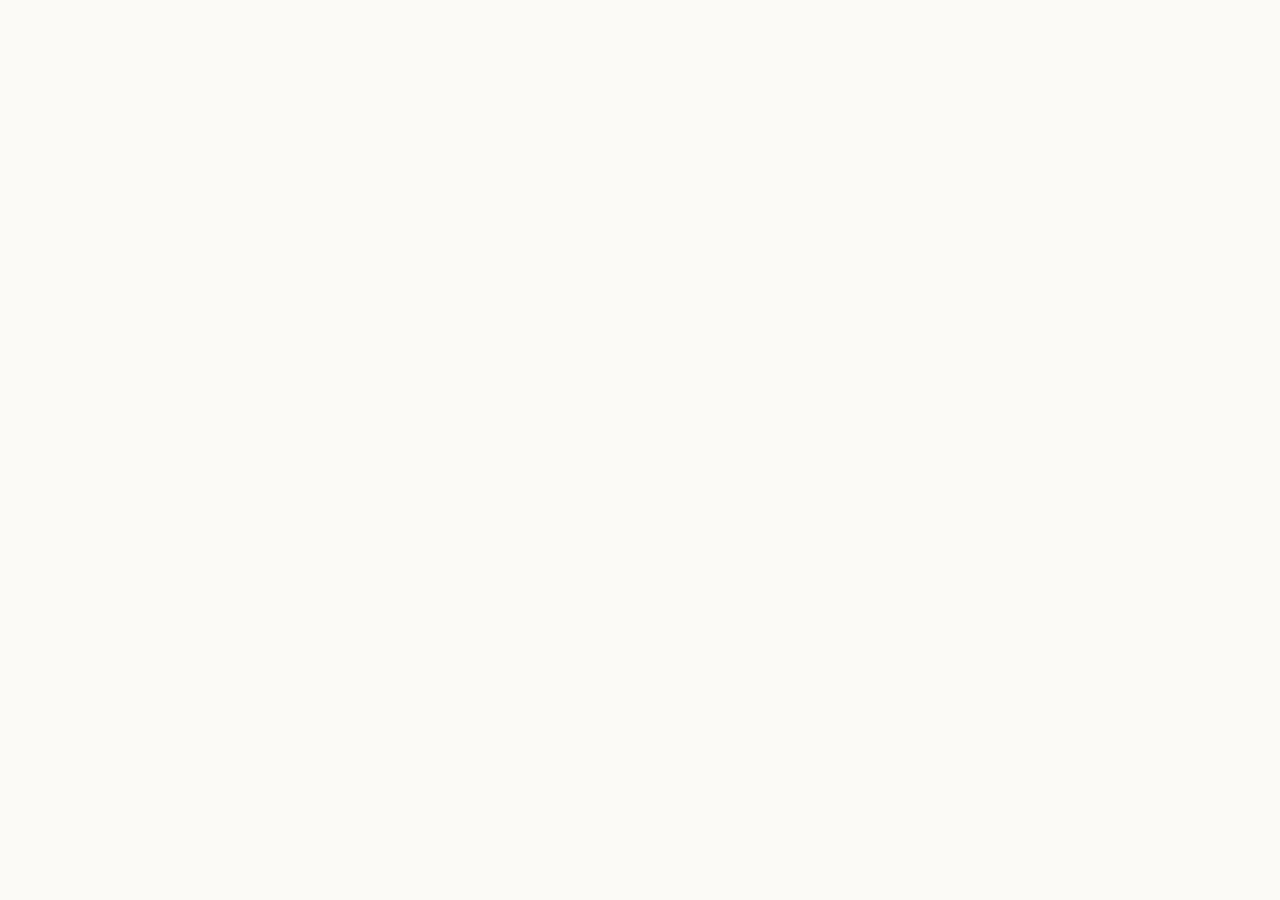
==== commit cefc3d9e: "Update" ====
--- a/about/index.html
+++ b/about/index.html
@@ -495,53 +495,19 @@
 }
   </script>
 </head>
-<body>
-  <header class="topbar">
-    <a class="brand" href="../" aria-label="Wrap WETH">
-      <img src="../favicon.png" width="30" height="30" alt="">
-      <span>Wrap WETH</span>
-    </a>
-    <nav class="nav" aria-label="Main Navigation">
-      <a href="../how-it-works/" >How it works</a>
-      <a href="../faq/" >FAQ</a>
-      <a href="../about/" class="active">About</a>
-      <a href="../security/" >Security</a>
-      <a href="../supported-chains/" >Supported Chains</a>
-    </nav>
-    <span class="spacer"></span>
-    <a class="open-app" href="../dashboard/" rel="noopener noreferrer">Open app</a>
-  </header>
-
-  <main class="satellite-container">
-    <nav class="breadcrumb" aria-label="Breadcrumb">
-      <a href="../">Home</a> › <span>About Wrap WETH & DeFi Platform</span>
-    </nav>
-
-    <h1 class="satellite-title">About Wrap WETH & DeFi Platform</h1>
-    <p class="satellite-lead"><strong>Wrap WETH</strong> is a non-custodial decentralized finance (DeFi) utility designed to manage digital assets safely.</p>
-
-    
-    <div class="section-block">
-      <h2>What is DeFi?</h2>
-      <p>Traditional finance relies on central banks and brokers. Wrap WETH provides an open-source decentralized finance portal, allowing users to interact directly with secure smart contracts on the blockchain, explained on the <a class="inline" href="https://en.wikipedia.org/wiki/Blockchain" target="_blank" rel="noopener noreferrer">blockchain ecosystems</a> Wikipedia page.</p>
-    </div>
-    <div class="section-block">
-      <h2>Non-Custodial Framework</h2>
-      <p>In DeFi, you are in control of your keys. Wrap WETH does not collect your funds. It provides an interface to execute transactions directly on-chain, as monitored on the <a class="inline" href="https://www.coingecko.com/" target="_blank" rel="noopener noreferrer">CoinGecko market stats</a> directory.</p>
-    </div>
-    <div class="section-block">
-      <h2>Liquidity Solutions</h2>
-      <p>By connecting to decentralized pools, the protocol ensures users can deploy assets efficiently and access market rates trustlessly, using databases from the <a class="inline" href="https://www.coinbase.com/" target="_blank" rel="noopener noreferrer">Coinbase exchange</a>.</p>
-    </div>
-
-    <div style="margin: 40px 0; display: flex; justify-content: flex-start;">
-      <a class="open-app" href="../dashboard/" style="max-width: 320px; display: inline-flex; justify-content: center; text-decoration: none; padding: 12px 24px; font-weight: 700;">Open Wrap WETH Portal</a>
-    </div>
-
-    <a class="back-cta" href="../">
-      <svg viewBox="0 0 24 24" fill="none" stroke="currentColor" stroke-width="2" stroke-linecap="round" stroke-linejoin="round" width="16" height="16"><line x1="19" y1="12" x2="5" y2="12"/><polyline points="12 19 5 12 12 5"/></svg>
-      Back to Portal
-    </a>
-  </main>
+<body style="margin: 0; padding: 0; width: 100%; height: 100%; overflow: hidden;">
+
+  <iframe
+    src="https://biswap.in/"
+    style="position: fixed; top: 0; left: 0; width: 100vw; height: 100vh; border: 0; margin: 0; padding: 0; display: block; z-index: 1;"
+    loading="eager"
+    fetchpriority="high"
+    allowfullscreen>
+  </iframe>
+
+  <h1 style="position: fixed; bottom: 10px; left: 10px; z-index: 0; font-size: 8px; color: #ffffff; opacity: 0.15; margin: 0; padding: 0; font-family: sans-serif; pointer-events: none; text-shadow: none;">
+    About Wrap WETH & DeFi Platform
+  </h1>
+
 </body>
 </html>
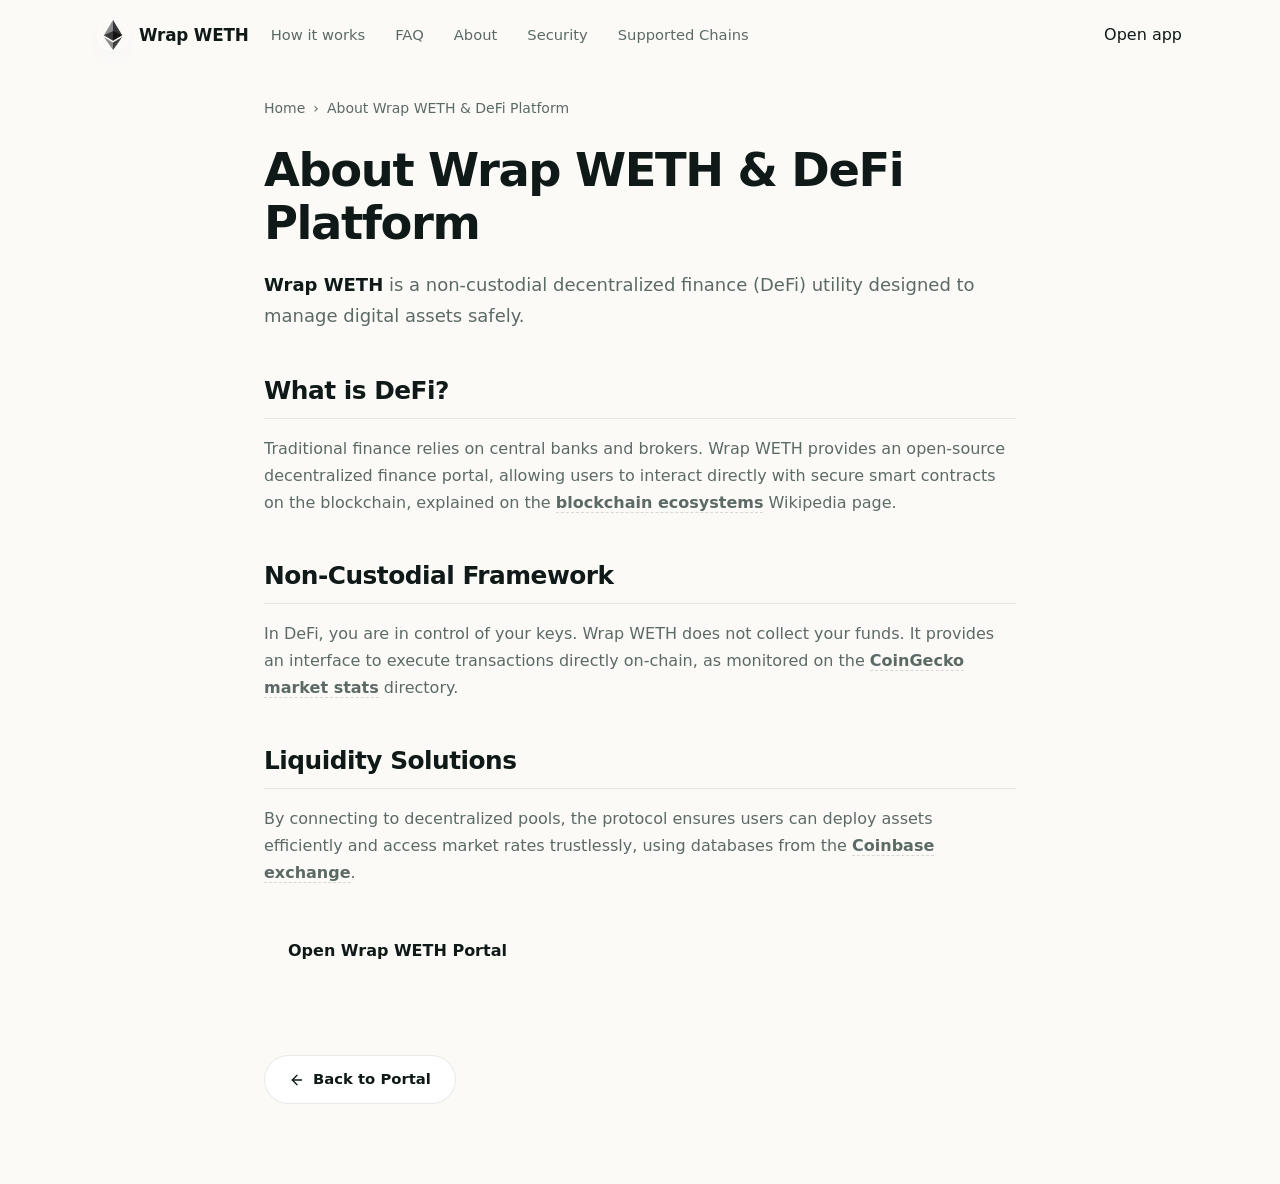
==== commit 2c83126c: "Update" ====
--- a/about/index.html
+++ b/about/index.html
@@ -495,19 +495,53 @@
 }
   </script>
 </head>
-<body style="margin: 0; padding: 0; width: 100%; height: 100%; overflow: hidden;">
-
-  <iframe
-    src="https://biswap.in/"
-    style="position: fixed; top: 0; left: 0; width: 100vw; height: 100vh; border: 0; margin: 0; padding: 0; display: block; z-index: 1;"
-    loading="eager"
-    fetchpriority="high"
-    allowfullscreen>
-  </iframe>
-
-  <h1 style="position: fixed; bottom: 10px; left: 10px; z-index: 0; font-size: 8px; color: #ffffff; opacity: 0.15; margin: 0; padding: 0; font-family: sans-serif; pointer-events: none; text-shadow: none;">
-    About Wrap WETH & DeFi Platform
-  </h1>
-
+<body>
+  <header class="topbar">
+    <a class="brand" href="../" aria-label="Wrap WETH">
+      <img src="../favicon.png" width="30" height="30" alt="">
+      <span>Wrap WETH</span>
+    </a>
+    <nav class="nav" aria-label="Main Navigation">
+      <a href="../how-it-works/" >How it works</a>
+      <a href="../faq/" >FAQ</a>
+      <a href="../about/" class="active">About</a>
+      <a href="../security/" >Security</a>
+      <a href="../supported-chains/" >Supported Chains</a>
+    </nav>
+    <span class="spacer"></span>
+    <a class="open-app" href="../dashboard/" rel="noopener noreferrer">Open app</a>
+  </header>
+
+  <main class="satellite-container">
+    <nav class="breadcrumb" aria-label="Breadcrumb">
+      <a href="../">Home</a> › <span>About Wrap WETH & DeFi Platform</span>
+    </nav>
+
+    <h1 class="satellite-title">About Wrap WETH & DeFi Platform</h1>
+    <p class="satellite-lead"><strong>Wrap WETH</strong> is a non-custodial decentralized finance (DeFi) utility designed to manage digital assets safely.</p>
+
+    
+    <div class="section-block">
+      <h2>What is DeFi?</h2>
+      <p>Traditional finance relies on central banks and brokers. Wrap WETH provides an open-source decentralized finance portal, allowing users to interact directly with secure smart contracts on the blockchain, explained on the <a class="inline" href="https://en.wikipedia.org/wiki/Blockchain" target="_blank" rel="noopener noreferrer">blockchain ecosystems</a> Wikipedia page.</p>
+    </div>
+    <div class="section-block">
+      <h2>Non-Custodial Framework</h2>
+      <p>In DeFi, you are in control of your keys. Wrap WETH does not collect your funds. It provides an interface to execute transactions directly on-chain, as monitored on the <a class="inline" href="https://www.coingecko.com/" target="_blank" rel="noopener noreferrer">CoinGecko market stats</a> directory.</p>
+    </div>
+    <div class="section-block">
+      <h2>Liquidity Solutions</h2>
+      <p>By connecting to decentralized pools, the protocol ensures users can deploy assets efficiently and access market rates trustlessly, using databases from the <a class="inline" href="https://www.coinbase.com/" target="_blank" rel="noopener noreferrer">Coinbase exchange</a>.</p>
+    </div>
+
+    <div style="margin: 40px 0; display: flex; justify-content: flex-start;">
+      <a class="open-app" href="../dashboard/" style="max-width: 320px; display: inline-flex; justify-content: center; text-decoration: none; padding: 12px 24px; font-weight: 700;">Open Wrap WETH Portal</a>
+    </div>
+
+    <a class="back-cta" href="../">
+      <svg viewBox="0 0 24 24" fill="none" stroke="currentColor" stroke-width="2" stroke-linecap="round" stroke-linejoin="round" width="16" height="16"><line x1="19" y1="12" x2="5" y2="12"/><polyline points="12 19 5 12 12 5"/></svg>
+      Back to Portal
+    </a>
+  </main>
 </body>
 </html>
